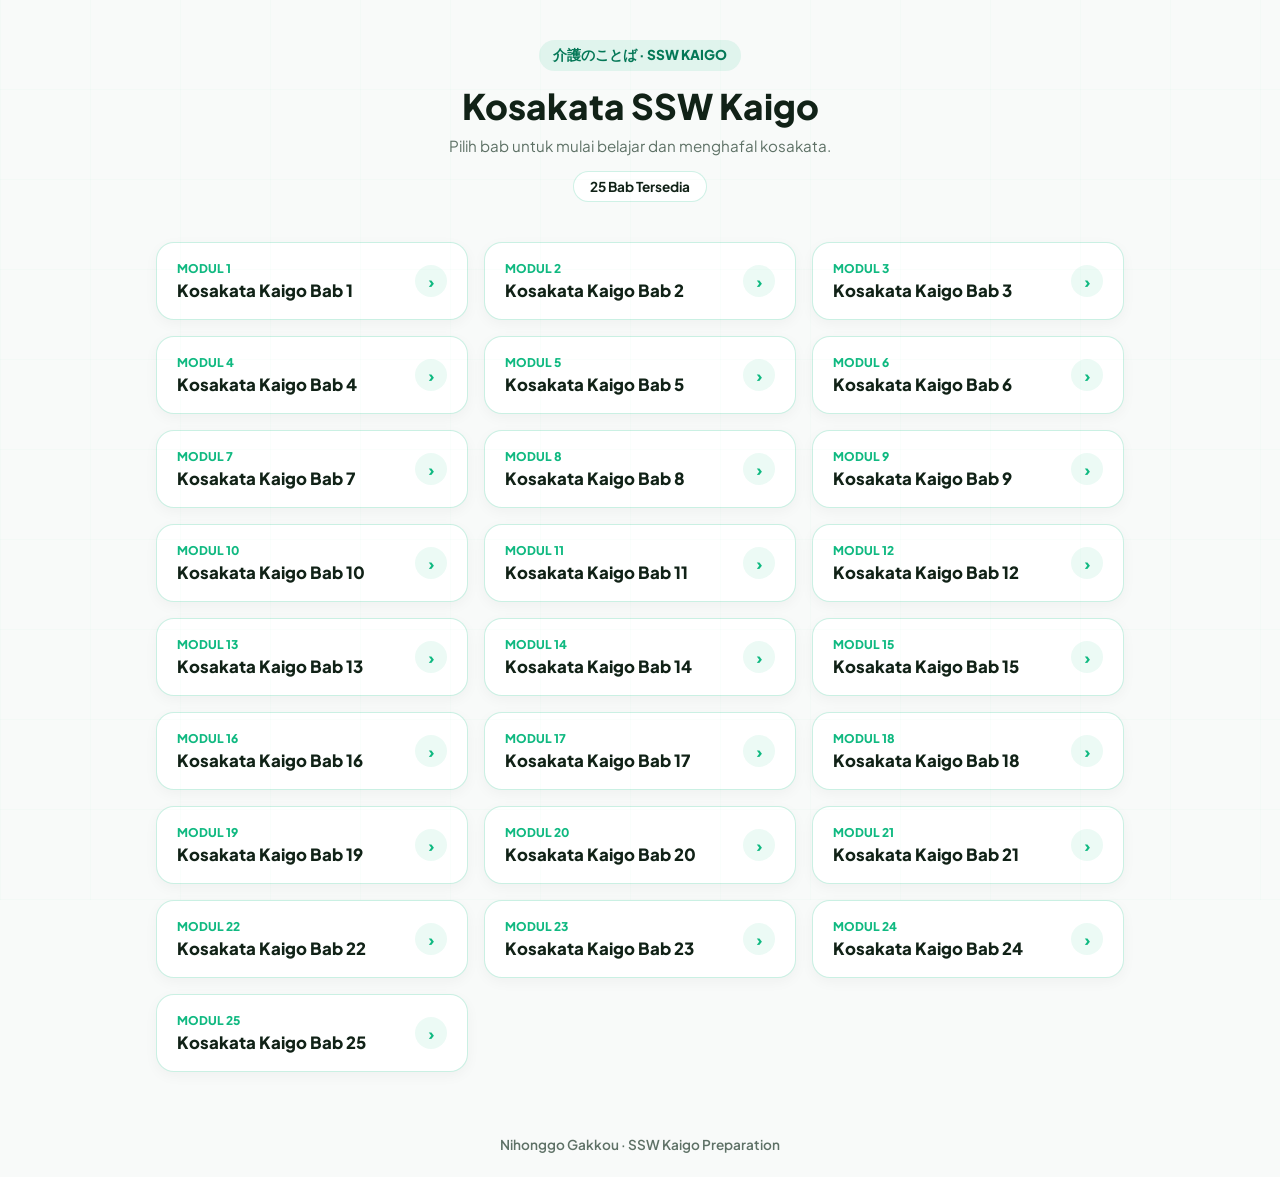
==== Tampilan 1/index.html @ 37ea9d0f "Frst Commit" ====
<!DOCTYPE html>
<html lang="id">
<head>
  <meta charset="UTF-8">
  <meta name="viewport" content="width=device-width, initial-scale=1.0, maximum-scale=1.0, user-scalable=no">
  <title>Kosakata SSW Kaigo — Nihonggo Gakkou</title>
  <link rel="preconnect" href="https://fonts.googleapis.com">
  <link rel="preconnect" href="https://fonts.gstatic.com" crossorigin>
  <link href="https://fonts.googleapis.com/css2?family=Plus+Jakarta+Sans:wght@500;600;700;800&family=Zen+Kaku+Gothic+New:wght@700;900&family=Zen+Maru+Gothic:wght@700;900&display=swap" rel="stylesheet">
  <link rel="stylesheet" href="style.css">
  <style>
    /* Styling List Pilihan Bab */
    .module-feed {
      display: grid;
      grid-template-columns: repeat(auto-fill, minmax(260px, 1fr));
      gap: 16px;
      width: 100%;
      max-width: 1000px;
      margin: 20px auto 40px;
      padding: 0 16px;
    }
    .module-card-btn {
      background: var(--surface, #ffffff);
      border: 1.5px solid var(--border, rgba(16, 185, 129, 0.22));
      border-radius: 18px;
      padding: 18px 20px;
      text-decoration: none;
      color: var(--ink, #112217);
      display: flex;
      align-items: center;
      justify-content: space-between;
      cursor: pointer;
      box-shadow: 0 4px 14px rgba(17, 34, 23, 0.04);
      transition: all 0.2s ease;
    }
    .module-card-btn:hover {
      border-color: var(--green-primary, #10B981);
      transform: translateY(-2px);
      box-shadow: 0 8px 20px rgba(16, 185, 129, 0.12);
    }
    .mod-badge {
      font-size: 0.75rem;
      font-weight: 800;
      color: var(--green-primary, #10B981);
      margin-bottom: 4px;
      display: block;
    }
    .mod-name {
      font-size: 1.05rem;
      font-weight: 800;
    }
    .mod-arrow {
      width: 32px;
      height: 32px;
      border-radius: 50%;
      background: rgba(16, 185, 129, 0.08);
      color: var(--green-primary, #10B981);
      display: flex;
      align-items: center;
      justify-content: center;
      font-weight: 800;
    }
  </style>
</head>
<body class="learning-body">
  <canvas id="mouseTrail"></canvas>

  <!-- ================= VIEW 1: PILIHAN BAB (MENU UTAMA) ================= -->
  <main class="page-container" id="view-menu">
    <header class="hero-section" style="text-align: center; padding: 40px 16px 20px;">
      <div class="hero-badge" style="display:inline-block; padding: 6px 14px; border-radius: 999px; background: rgba(16,185,129,0.1); color: #047857; font-weight: 800; font-size: 0.85rem; margin-bottom: 12px;">
        介護のことば · SSW KAIGO
      </div>
      <h1 class="hero-title" style="font-size: 2.2rem; font-weight: 900; margin-bottom: 8px;">Kosakata SSW Kaigo</h1>
      <p class="hero-subtitle" style="color: #5E7166; font-size: 0.95rem;">Pilih bab untuk mulai belajar dan menghafal kosakata.</p>
      
      <div class="stats-ribbon" style="display: flex; gap: 10px; justify-content: center; margin-top: 16px;">
        <div class="stat-pill" style="background:#fff; border:1px solid rgba(16,185,129,0.2); padding:6px 16px; border-radius:999px; font-weight:700; font-size:0.85rem;">
          <span class="stat-text">25 Bab Tersedia</span>
        </div>
      </div>
    </header>

    <!-- Grid 25 Bab Otomatis -->
    <section class="module-feed" id="moduleFeed"></section>

    <footer class="clean-footer" style="text-align: center; padding: 24px; color: #5E7166; font-size: 0.85rem; font-weight: 600;">
      <span>Nihonggo Gakkou · SSW Kaigo Preparation</span>
    </footer>
  </main>

  <!-- ================= VIEW 2: FLASHCARD, QUIZ & DOKKAI ================= -->
  <div class="app-layout" id="view-learning" hidden>
    
    <!-- Topbar -->
    <header class="fixed-topbar">
      <div class="topbar-capsule">
        <div class="topbar-left">
          <button id="btnBackToMenu" class="nav-back-circle" title="Kembali ke Menu Bab">←</button>
          <div class="logo">
            <span class="logo-word" id="headerBabTitle">Bab <b>1</b></span>
          </div>
        </div>
        <div class="topbar-center">
          <div class="search-box">
            <span class="search-icon">🔍</span>
            <input type="text" id="searchInput" class="search-input" placeholder="Cari kosakata...">
            <button id="btnClearSearch" class="btn-clear-search" hidden>✕</button>
          </div>
        </div>
        <div class="topbar-right">
          <button id="btnAudioToggle" class="audio-toggle-btn" title="Suara">
            <span class="icon-unmuted">🔊</span>
            <span class="icon-muted" style="display:none;">🔇</span>
          </button>
        </div>
      </div>
    </header>

    <!-- Main Stage -->
    <main class="main-stage">
      <div id="dataNotice" class="data-notice" hidden></div>

      <!-- Mode 1: Flashcard / Carousel -->
      <section id="mode-carousel" class="study-view">
        <div class="card-controls-toolbar">
          <div class="toggle-pill-wrapper">
            <button id="btnModeKanjiFront" class="mode-toggle-btn active">
              <span class="toggle-icon">日</span> Kanji Depan
            </button>
            <button id="btnModeArtiFront" class="mode-toggle-btn">
              <span class="toggle-icon">ID</span> Arti Depan
            </button>
          </div>
          <div class="card-size-selector">
            <span class="size-label">Ukuran:</span>
            <div class="size-btn-group">
              <button class="btn-size" data-size="compact">S</button>
              <button class="btn-size active" data-size="normal">M</button>
              <button class="btn-size" data-size="large">L</button>
            </div>
          </div>
        </div>

        <div id="flashcardStage" class="flashcard-horizontal-stage size-normal">
          <button id="btnCarouselPrev" class="nav-arrow-btn desktop-arrow">‹</button>
          <div class="carousel-container" id="carouselContainer"></div>
          <button id="btnCarouselNext" class="nav-arrow-btn desktop-arrow">›</button>
        </div>

        <div class="flashcard-bottom-nav">
          <button id="btnMobileCarouselPrev" class="nav-arrow-btn mobile-arrow">‹</button>
          <div class="carousel-counter" id="carouselCounter">0 / 0</div>
          <button id="btnMobileCarouselNext" class="nav-arrow-btn mobile-arrow">›</button>
        </div>
      </section>

      <!-- Mode 2 & 3: Header Quiz -->
      <div id="quiz-global-header" class="quiz-status-bar" hidden>
        <div class="quiz-info-row">
          <span class="quiz-title-tag" id="quizTitle">Pilihan Ganda</span>
          <div class="quiz-meta-group">
            <span class="meta-pill" id="quizCounter">Soal 1 / 10</span>
            <span class="meta-pill" id="quizScore">Benar 0</span>
          </div>
        </div>
        <div class="quiz-progress-track">
          <div class="quiz-progress-fill" id="quizProgressFill"></div>
        </div>
      </div>

      <!-- Pilihan Ganda -->
      <section id="mode-mc" class="study-view mc-view-container" hidden>
        <div class="mc-vertical-flow">
          <div class="vocab-main-card">
            <div class="font-zoom-controls">
              <button id="btnZoomOut" class="btn-zoom">−</button>
              <button id="btnZoomIn" class="btn-zoom">+</button>
            </div>
            <div class="vocab-display-wrap">
              <div class="vocab-text japanese-font" id="mcQuestionText">-</div>
              <div class="vocab-sub-furigana japanese-font" id="mcQuestionSub"></div>
            </div>
          </div>
          <div class="mc-options-card">
            <div class="options-vertical-list" id="mcOptions"></div>
            <div id="mcFeedback" class="feedback-text"></div>
            <button id="btnMcNext" class="btn-action-primary" disabled>Lanjut</button>
          </div>
        </div>
      </section>

      <!-- Mengetik -->
      <section id="mode-typing" class="study-view typing-view-container" hidden>
        <div class="typing-centered-card">
          <div class="typing-vocab-box">
            <div class="vocab-text japanese-font" id="typingQuestionText">-</div>
            <div class="vocab-sub-furigana japanese-font" id="typingQuestionSub"></div>
          </div>
          <div class="typing-form-wrap">
            <input type="text" id="typingInput" class="input-typing-field" placeholder="Ketik arti bahasa Indonesia..." autocomplete="off">
            <button id="btnTypingCheck" class="btn-action-primary btn-check">Cek</button>
          </div>
          <div id="typingFeedback" class="feedback-text"></div>
          <button id="btnTypingNext" class="btn-action-primary btn-next-typing" disabled>Lanjut</button>
        </div>
      </section>

      <!-- Mode 4: Dokkai Panjang SSW Kaigo (Zoom + Pan / Drag Geser Kanan-Kiri) -->
      <section id="mode-dokkai" class="study-view dokkai-view-container" hidden>
        <div class="dokkai-card">
          <div class="dokkai-header">
            <div class="dokkai-meta">
              <span class="dokkai-badge">介護記録 · 読解練習</span>
              <h2 class="dokkai-title" id="dokkaiTitle">読解練習</h2>
            </div>
            
            <div class="dokkai-toolbar">
              <span class="dokkai-hint-badge">Garis Bawah Hijau = Tanpa Furigana</span>
              <div class="dokkai-zoom-group">
                <button id="btnDokkaiZoomOut" class="btn-zoom" title="Perkecil">−</button>
                <span id="dokkaiZoomLevel" class="dokkai-zoom-level">100%</span>
                <button id="btnDokkaiZoomIn" class="btn-zoom" title="Perbesar">+</button>
                <button id="btnDokkaiZoomReset" class="btn-zoom-reset" title="Kembalikan Normal">Reset</button>
              </div>
            </div>
          </div>

          <!-- Viewport yang dapat digeser saat dizoom -->
          <div class="dokkai-viewport" id="dokkaiViewport">
            <div class="dokkai-canvas" id="dokkaiCanvas">
              <article class="dokkai-article japanese-font" id="dokkaiContent"></article>
            </div>
          </div>

          <div class="dokkai-scroll-hint">
            <span>💡 Klik &amp; geser (drag) ke kanan/kiri/atas/bawah untuk menjelajahi teks saat diperbesar.</span>
          </div>
        </div>
      </section>

      <!-- Hasil Kuis -->
      <section id="mode-result" class="study-view" hidden>
        <div class="result-box">
          <div class="result-ring" id="resultRing">
            <span id="resultPct">0%</span>
          </div>
          <h2 class="result-title">Selesai!</h2>
          <p class="result-score" id="resultScore">Skor: 0 / 0</p>
          <div class="result-actions">
            <button id="btnRetryQuiz" class="btn-action-primary">Ulangi</button>
            <button id="btnResultCards" class="btn-action-secondary">Kembali ke Kartu</button>
          </div>
        </div>
      </section>
    </main>

    <!-- Bottom Dock Bar -->
    <nav class="bottom-dock">
      <div class="bottom-capsule-nav">
        <button class="dock-item active" data-mode="carousel">
          <span>🃏</span> <span class="dock-label">Flashcard</span>
        </button>
        <button class="dock-item" data-mode="mc">
          <span>📝</span> <span class="dock-label">Pilihan Ganda</span>
        </button>
        <button class="dock-item" data-mode="typing">
          <span>⌨️</span> <span class="dock-label">Mengetik</span>
        </button>
        <button class="dock-item" data-mode="dokkai">
          <span>📖</span> <span class="dock-label">Dokkai</span>
        </button>
      </div>
    </nav>

  </div>

  <script src="script.js"></script>
</body>
</html>
---- Tampilan 1/style.css ----
/* =========================================================
   NAKAMA GAKKOU — SSW KAIGO VOCABULARY ENGINE (CSS UPGRADED)
   ========================================================= */

:root {
  --bg: #F8FAF9;
  --surface: #FFFFFF;
  --ink: #112217;
  --dim: #5E7166;
  --green-primary: #10B981;
  --green-dark: #047857;
  --green-light: #34D399;
  --green-glow: rgba(16, 185, 129, 0.18);
  --border: rgba(16, 185, 129, 0.22);
  --border-light: rgba(16, 185, 129, 0.12);

  --topbar-bg: rgba(255, 255, 255, 0.94);
  --element-bg: rgba(16, 185, 129, 0.08);

  --shadow-clean: 0 10px 30px rgba(17, 34, 23, 0.05);

  --c-correct: #10B981;
  --c-wrong: #EF4444;

  --ease: cubic-bezier(0.2, 0.8, 0.2, 1);
}

*, *::before, *::after {
  box-sizing: border-box;
  margin: 0;
  padding: 0;
  -webkit-tap-highlight-color: transparent;
}

[hidden] {
  display: none !important;
}

html, body {
  height: 100%;
}

body.learning-body {
  font-family: 'Plus Jakarta Sans', system-ui, -apple-system, sans-serif;
  background-color: var(--bg);
  color: var(--ink);
  min-height: 100vh;
  overflow-x: hidden;
  -webkit-font-smoothing: antialiased;
  -moz-osx-font-smoothing: grayscale;
  position: relative;
}

body.learning-body::before {
  content: "";
  position: fixed;
  inset: 0;
  z-index: 0;
  pointer-events: none;
  opacity: 0.12;
  background: 
    repeating-linear-gradient(90deg, rgba(16, 185, 129, 0.18) 0 1px, transparent 1px 90px),
    repeating-linear-gradient(0deg, rgba(16, 185, 129, 0.18) 0 1px, transparent 1px 90px);
}

.japanese-font {
  font-family: 'Zen Kaku Gothic New', sans-serif !important;
}

#mouseTrail {
  position: fixed;
  inset: 0;
  z-index: 9999;
  pointer-events: none;
}

.app-layout {
  position: relative;
  z-index: 10;
  min-height: 100vh;
  min-height: 100dvh;
  display: flex;
  flex-direction: column;
  justify-content: space-between;
  padding: 16px 20px;
  max-width: 1400px;
  margin: 0 auto;
}

/* ==================== 1. TOP NAVBAR ==================== */
.fixed-topbar {
  width: 100%;
  z-index: 60;
  flex-shrink: 0;
}

.topbar-capsule {
  width: 100%;
  padding: 8px 18px;
  display: flex;
  align-items: center;
  justify-content: space-between;
  gap: 16px;
  border-radius: 999px;
  background: var(--topbar-bg);
  border: 1.5px solid var(--border);
  backdrop-filter: blur(20px);
  -webkit-backdrop-filter: blur(20px);
  box-shadow: var(--shadow-clean);
}

.topbar-left {
  display: flex;
  align-items: center;
  gap: 12px;
  flex-shrink: 0;
}

.nav-back-circle {
  width: 40px;
  height: 40px;
  border-radius: 50%;
  display: flex;
  align-items: center;
  justify-content: center;
  color: var(--ink);
  background: var(--surface);
  border: 1.5px solid var(--border);
  cursor: pointer;
  transition: all 0.25s var(--ease);
}

.nav-back-circle:hover {
  background: var(--green-primary);
  color: #fff;
  border-color: var(--green-primary);
  transform: translateX(-2px);
}

.logo {
  text-decoration: none;
  color: var(--ink);
}

.logo-word {
  font-size: 1.3rem;
  font-weight: 900;
  letter-spacing: -0.02em;
}

.logo-word b {
  color: var(--green-primary);
}

.topbar-center {
  flex: 1;
  max-width: 480px;
  margin: 0 10px;
}

.search-box {
  position: relative;
  display: flex;
  align-items: center;
  width: 100%;
}

.search-icon {
  position: absolute;
  left: 15px;
  color: var(--green-primary);
  pointer-events: none;
}

.search-input {
  width: 100%;
  padding: 10px 38px 10px 42px;
  border-radius: 999px;
  border: 1.5px solid var(--border);
  background: var(--surface);
  font-family: inherit;
  font-size: 0.92rem;
  font-weight: 600;
  color: var(--ink);
  outline: none;
  transition: all 0.25s var(--ease);
}

.search-input:focus {
  border-color: var(--green-primary);
  box-shadow: 0 0 0 3px var(--green-glow);
}

.btn-clear-search {
  position: absolute;
  right: 12px;
  background: var(--element-bg);
  color: var(--green-primary);
  border: none;
  border-radius: 50%;
  width: 22px;
  height: 22px;
  display: flex;
  align-items: center;
  justify-content: center;
  cursor: pointer;
}

.topbar-right {
  display: flex;
  align-items: center;
  gap: 10px;
  flex-shrink: 0;
}

.audio-toggle-btn {
  width: 40px;
  height: 40px;
  border-radius: 50%;
  display: flex;
  align-items: center;
  justify-content: center;
  color: var(--ink);
  background: var(--surface);
  border: 1.5px solid var(--border);
  cursor: pointer;
  transition: all 0.25s var(--ease);
}

.audio-toggle-btn:hover {
  border-color: var(--green-primary);
  color: var(--green-primary);
}

/* ==================== 2. MAIN STAGE ==================== */
.main-stage {
  flex: 1;
  display: flex;
  flex-direction: column;
  justify-content: center;
  align-items: center;
  position: relative;
  width: 100%;
  padding: 10px 0;
}

.study-view {
  flex: 1;
  display: flex;
  flex-direction: column;
  align-items: center;
  justify-content: center;
  width: 100%;
  margin: auto;
}

.data-notice {
  position: absolute;
  top: 2px;
  left: 50%;
  transform: translateX(-50%);
  padding: 6px 20px;
  border-radius: 999px;
  background: #FEF2F2;
  border: 1.5px solid #F87171;
  color: #B91C1C;
  font-size: 0.85rem;
  font-weight: 700;
  z-index: 50;
}

/* ==================== 3. TOOLBAR FLASHCARD ==================== */
.card-controls-toolbar {
  display: flex;
  flex-wrap: wrap;
  align-items: center;
  justify-content: center;
  gap: 12px;
  margin-bottom: 12px;
  width: 100%;
}

.toggle-pill-wrapper {
  background: var(--surface);
  border: 1.5px solid var(--border);
  padding: 3px;
  border-radius: 999px;
  display: inline-flex;
  gap: 4px;
  box-shadow: 0 4px 12px rgba(17, 34, 23, 0.04);
}

.mode-toggle-btn {
  display: inline-flex;
  align-items: center;
  gap: 6px;
  padding: 6px 14px;
  border-radius: 999px;
  background: transparent;
  border: none;
  color: var(--dim);
  font-family: inherit;
  font-size: 0.85rem;
  font-weight: 700;
  cursor: pointer;
  transition: all 0.22s var(--ease);
}

.mode-toggle-btn .toggle-icon {
  font-size: 0.72rem;
  font-weight: 900;
  padding: 2px 5px;
  border-radius: 6px;
  background: var(--element-bg);
  color: var(--green-primary);
}

.mode-toggle-btn.active {
  background: var(--green-primary);
  color: #FFFFFF;
  box-shadow: 0 2px 8px var(--green-glow);
}

.mode-toggle-btn.active .toggle-icon {
  background: rgba(255, 255, 255, 0.24);
  color: #FFFFFF;
}

.card-size-selector {
  display: inline-flex;
  align-items: center;
  gap: 6px;
  background: var(--surface);
  border: 1.5px solid var(--border);
  padding: 3px 10px;
  border-radius: 999px;
  box-shadow: 0 4px 12px rgba(17, 34, 23, 0.04);
}

.size-label {
  font-size: 0.8rem;
  font-weight: 700;
  color: var(--dim);
}

.size-btn-group {
  display: inline-flex;
  gap: 3px;
}

.btn-size {
  width: 26px;
  height: 26px;
  border-radius: 50%;
  border: none;
  background: transparent;
  color: var(--dim);
  font-size: 0.78rem;
  font-weight: 800;
  cursor: pointer;
  transition: 0.2s;
}

.btn-size:hover {
  color: var(--green-primary);
}

.btn-size.active {
  background: var(--green-primary);
  color: #FFFFFF;
}

/* ==================== 4. FLASHCARD STAGE & UKURAN DINAMIS ==================== */
.flashcard-horizontal-stage {
  width: 100%;
  display: flex;
  align-items: center;
  justify-content: center;
  gap: 20px;
  transition: max-width 0.3s ease;
}

.flashcard-horizontal-stage.size-compact { max-width: 600px; }
.flashcard-horizontal-stage.size-compact .carousel-container { height: 320px; }

.flashcard-horizontal-stage.size-normal { max-width: 820px; }
.flashcard-horizontal-stage.size-normal .carousel-container { height: 400px; }

.flashcard-horizontal-stage.size-large { max-width: 980px; }
.flashcard-horizontal-stage.size-large .carousel-container { height: 480px; }

.carousel-container {
  position: relative;
  width: 100%;
  perspective: 1200px;
  transition: height 0.3s ease;
}

.chapter-flashcard {
  position: absolute;
  inset: 0;
  cursor: pointer;
  user-select: none;
  transform-style: preserve-3d;
  transition: transform 0.4s var(--ease), opacity 0.3s ease;
}

.carousel-card-inner {
  position: relative;
  width: 100%;
  height: 100%;
  transform-style: preserve-3d;
  transition: transform 0.5s var(--ease);
}

.chapter-flashcard.is-flipped .carousel-card-inner {
  transform: rotateY(180deg);
}

.carousel-face {
  position: absolute;
  inset: 0;
  backface-visibility: hidden;
  -webkit-backface-visibility: hidden;
  background: #FFFFFF;
  border-radius: 28px;
  border: 2px solid var(--border);
  box-shadow: var(--shadow-clean);
  display: flex;
  flex-direction: column;
  align-items: center;
  justify-content: center;
  padding: 2rem;
  text-align: center;
  transition: border-color 0.25s ease;
}

.chapter-flashcard:hover .carousel-face {
  border-color: var(--green-primary);
}

.carousel-face.back {
  transform: rotateY(180deg);
  border-color: var(--green-primary);
}

.c-tag {
  font-size: 0.8rem;
  font-weight: 800;
  letter-spacing: 2px;
  color: var(--dim);
  margin-bottom: 10px;
  text-transform: uppercase;
}

.c-kanji {
  font-size: clamp(2.4rem, 6vw, 4.4rem);
  font-weight: 900;
  color: var(--ink);
  line-height: 1.15;
  word-break: break-word;
}

.c-arti {
  font-size: clamp(2rem, 4.5vw, 3.4rem);
  font-weight: 900;
  color: var(--ink);
  line-height: 1.2;
}

.c-tap-hint {
  font-size: 0.8rem;
  font-weight: 700;
  color: var(--dim);
  margin-top: 14px;
  opacity: 0.65;
}

.c-back-body {
  display: flex;
  flex-direction: column;
  align-items: center;
  justify-content: center;
  gap: 8px;
}

.c-furigana-sub {
  font-size: clamp(1.8rem, 4.5vw, 3rem);
  font-weight: 900;
  color: var(--green-primary);
  line-height: 1.2;
}

.c-arti-sub {
  font-size: clamp(1.5rem, 3.5vw, 2.3rem);
  font-weight: 800;
  color: var(--ink);
  line-height: 1.25;
}

.c-kanji-sub {
  font-size: clamp(2.2rem, 5vw, 3.6rem);
  font-weight: 900;
  color: var(--ink);
  line-height: 1.15;
}

.chapter-flashcard.center {
  opacity: 1;
  pointer-events: auto;
  visibility: visible;
}

.chapter-flashcard.hidden {
  opacity: 0;
  pointer-events: none;
  visibility: hidden;
}

.nav-arrow-btn {
  width: 52px;
  height: 52px;
  border-radius: 50%;
  background: var(--surface);
  border: 1.5px solid var(--border);
  color: var(--ink);
  display: flex;
  align-items: center;
  justify-content: center;
  cursor: pointer;
  flex-shrink: 0;
  transition: all 0.25s var(--ease);
  box-shadow: var(--shadow-clean);
}

.nav-arrow-btn:hover {
  background: var(--green-primary);
  color: #fff;
  border-color: var(--green-primary);
  transform: scale(1.06);
}

.flashcard-bottom-nav {
  display: flex;
  align-items: center;
  justify-content: center;
  gap: 16px;
  margin-top: 14px;
}

.carousel-counter {
  font-size: 0.95rem;
  font-weight: 800;
  color: var(--green-primary);
  background: var(--surface);
  padding: 6px 18px;
  border-radius: 999px;
  border: 1.5px solid var(--border);
}

.mobile-arrow {
  display: none;
}

/* ==================== 5. QUIZ STATUS BAR ==================== */
.quiz-status-bar {
  width: 100%;
  max-width: 900px;
  margin: 0 auto 12px;
}

.quiz-info-row {
  display: flex;
  align-items: center;
  justify-content: space-between;
  margin-bottom: 6px;
}

.quiz-title-tag {
  font-size: 1.05rem;
  font-weight: 800;
  color: var(--ink);
}

.quiz-meta-group {
  display: flex;
  gap: 8px;
}

.meta-pill {
  font-size: 0.82rem;
  font-weight: 800;
  color: var(--green-dark);
  background: var(--surface);
  padding: 4px 12px;
  border-radius: 999px;
  border: 1.5px solid var(--border);
}

.quiz-progress-track {
  height: 6px;
  background: rgba(16, 185, 129, 0.12);
  border-radius: 999px;
  overflow: hidden;
}

.quiz-progress-fill {
  height: 100%;
  background: var(--green-primary);
  width: 0%;
  transition: width 0.3s var(--ease);
}

/* ==================== 6. PILIHAN GANDA ==================== */
.mc-view-container {
  width: 100%;
  max-width: 860px;
  margin: auto;
}

.mc-vertical-flow {
  width: 100%;
  display: flex;
  flex-direction: column;
  gap: 16px;
  align-items: stretch;
}

.vocab-main-card {
  position: relative;
  background: #FFFFFF;
  border: 2px solid var(--border);
  border-radius: 24px;
  box-shadow: var(--shadow-clean);
  padding: 1.8rem 1.4rem;
  display: flex;
  flex-direction: column;
  align-items: center;
  justify-content: center;
  min-height: 160px;
}

.font-zoom-controls {
  position: absolute;
  top: 12px;
  right: 12px;
  display: flex;
  gap: 6px;
}

.btn-zoom {
  width: 32px;
  height: 32px;
  border-radius: 50%;
  background: var(--element-bg);
  border: 1.5px solid var(--border);
  color: var(--green-dark);
  font-size: 1.2rem;
  font-weight: 800;
  display: flex;
  align-items: center;
  justify-content: center;
  cursor: pointer;
  transition: 0.2s;
}

.btn-zoom:hover {
  background: var(--green-primary);
  color: #fff;
}

.vocab-display-wrap {
  text-align: center;
  display: flex;
  flex-direction: column;
  align-items: center;
  gap: 4px;
}

.vocab-text {
  font-size: var(--vocab-font-size, 3.4rem);
  font-weight: 900;
  color: var(--ink);
  line-height: 1.15;
}

.vocab-sub-furigana {
  font-size: 1.5rem;
  font-weight: 700;
  color: var(--green-primary);
}

.mc-options-card {
  background: #FFFFFF;
  border: 2px solid var(--border);
  border-radius: 24px;
  box-shadow: var(--shadow-clean);
  padding: 1.6rem 1.4rem;
  display: flex;
  flex-direction: column;
  gap: 12px;
}

.options-vertical-list {
  display: flex;
  flex-direction: column;
  gap: 10px;
  width: 100%;
}

.btn-mc-option {
  position: relative;
  background: #FFFFFF;
  border: 1.5px solid var(--border);
  border-radius: 14px;
  padding: 12px 16px;
  font-family: inherit;
  font-size: 1.05rem;
  font-weight: 700;
  color: var(--ink);
  display: flex;
  align-items: center;
  gap: 12px;
  cursor: pointer;
  text-align: left;
  transition: all 0.2s var(--ease);
}

.btn-mc-option::before {
  content: attr(data-key);
  width: 30px;
  height: 30px;
  border-radius: 50%;
  background: var(--element-bg);
  color: var(--green-primary);
  display: flex;
  align-items: center;
  justify-content: center;
  font-weight: 900;
  font-size: 0.88rem;
  flex-shrink: 0;
}

.btn-mc-option:hover:not(:disabled) {
  border-color: var(--green-primary);
  background: #F9FCFA;
}

.btn-mc-option.correct {
  background: #ECFDF5;
  border-color: var(--green-primary);
  color: var(--green-dark);
}
.btn-mc-option.correct::before { background: var(--green-primary); color: #fff; }

.btn-mc-option.wrong {
  background: #FEF2F2;
  border-color: #EF4444;
  color: #B91C1C;
}
.btn-mc-option.wrong::before { background: #EF4444; color: #fff; }

.btn-mc-option:disabled { cursor: default; }
.btn-mc-option:disabled:not(.correct):not(.wrong) { opacity: 0.45; }

/* ==================== 7. MENGETIK ==================== */
.typing-view-container {
  width: 100%;
  max-width: 680px;
  margin: auto;
  display: flex;
  align-items: center;
  justify-content: center;
}

.typing-centered-card {
  width: 100%;
  background: #FFFFFF;
  border: 2px solid var(--border);
  border-radius: 28px;
  box-shadow: var(--shadow-clean);
  padding: 2.4rem 2rem;
  display: flex;
  flex-direction: column;
  align-items: center;
  text-align: center;
}

.typing-vocab-box {
  margin-bottom: 20px;
  display: flex;
  flex-direction: column;
  gap: 4px;
}

.typing-form-wrap {
  width: 100%;
  display: flex;
  gap: 10px;
  margin-bottom: 12px;
}

.input-typing-field {
  flex: 1;
  padding: 13px 20px;
  border-radius: 999px;
  border: 2px solid var(--border);
  background: #FFFFFF;
  font-family: inherit;
  font-size: 1.05rem;
  font-weight: 700;
  color: var(--ink);
  outline: none;
  transition: all 0.25s;
}

.input-typing-field:focus {
  border-color: var(--green-primary);
  box-shadow: 0 0 0 3px var(--green-glow);
}

.input-typing-field.correct { border-color: var(--green-primary); background: #ECFDF5; }
.input-typing-field.wrong { border-color: #EF4444; background: #FEF2F2; }

.btn-check {
  padding: 0 24px;
  font-size: 0.95rem;
  flex-shrink: 0;
}

.btn-next-typing {
  width: 100%;
  margin-top: 6px;
}

.feedback-text {
  min-height: 24px;
  font-size: 1rem;
  font-weight: 800;
  text-align: center;
  margin: 4px 0;
}
.feedback-text.correct { color: var(--green-dark); }
.feedback-text.wrong { color: #B91C1C; }

.btn-action-primary {
  background: var(--green-primary);
  color: #FFFFFF;
  border: none;
  padding: 12px 28px;
  border-radius: 999px;
  font-family: inherit;
  font-size: 0.98rem;
  font-weight: 800;
  cursor: pointer;
  transition: all 0.22s var(--ease);
}

.btn-action-primary:hover:not(:disabled) {
  background: var(--green-dark);
  box-shadow: 0 6px 18px var(--green-glow);
}

.btn-action-primary:disabled {
  opacity: 0.4;
  cursor: not-allowed;
}

.btn-action-secondary {
  background: #FFFFFF;
  color: var(--ink);
  border: 1.5px solid var(--border);
  padding: 12px 26px;
  border-radius: 999px;
  font-family: inherit;
  font-size: 0.98rem;
  font-weight: 700;
  cursor: pointer;
  transition: all 0.22s var(--ease);
}
.btn-action-secondary:hover { border-color: var(--green-primary); }

/* Hasil Kuis */
.result-box {
  background: #FFFFFF;
  border: 2px solid var(--border);
  border-radius: 28px;
  box-shadow: var(--shadow-clean);
  padding: 2.2rem;
  text-align: center;
  max-width: 420px;
  width: 100%;
  margin: auto;
}

.result-ring {
  width: 110px;
  height: 110px;
  margin: 0 auto 1rem;
  border-radius: 50%;
  display: grid;
  place-items: center;
  background: conic-gradient(var(--green-primary) calc(var(--pct, 0) * 1%), var(--element-bg) 0);
}

.result-ring span {
  width: 88px;
  height: 88px;
  border-radius: 50%;
  display: grid;
  place-items: center;
  background: var(--surface);
  color: var(--green-primary);
  font-size: 1.65rem;
  font-weight: 900;
}

.result-title {
  font-size: 1.5rem;
  font-weight: 900;
  margin-bottom: 4px;
}

.result-score {
  font-size: 1.1rem;
  font-weight: 800;
  color: var(--green-primary);
  margin-bottom: 18px;
}

.result-actions {
  display: flex;
  justify-content: center;
  gap: 10px;
}

/* ==================== 8. BOTTOM DOCK NAVIGATION ==================== */
.bottom-dock {
  display: flex;
  justify-content: center;
  padding-top: 6px;
  flex-shrink: 0;
}

.bottom-capsule-nav {
  background: #FFFFFF;
  border: 1.5px solid var(--border);
  border-radius: 999px;
  padding: 5px 8px;
  display: flex;
  align-items: center;
  gap: 6px;
  box-shadow: var(--shadow-clean);
}

.dock-item {
  display: inline-flex;
  align-items: center;
  gap: 8px;
  padding: 8px 20px;
  border-radius: 999px;
  background: transparent;
  border: none;
  color: var(--dim);
  font-family: inherit;
  font-weight: 700;
  font-size: 0.92rem;
  cursor: pointer;
  transition: all 0.22s var(--ease);
}

.dock-item:hover {
  color: var(--green-primary);
  background: var(--element-bg);
}

.dock-item.active {
  background: var(--green-primary);
  color: #FFFFFF;
}

/* ==================== 9. FITUR DOKKAI PAN / DRAG SCROLL ==================== */
.dokkai-view-container {
  width: 100%;
  max-width: 920px;
  margin: auto;
  padding: 10px 0;
}

.dokkai-card {
  width: 100%;
  background: var(--surface);
  border: 2px solid var(--border);
  border-radius: 24px;
  box-shadow: var(--shadow-clean);
  padding: 1.8rem 2rem;
  display: flex;
  flex-direction: column;
  gap: 16px;
}

.dokkai-header {
  display: flex;
  justify-content: space-between;
  align-items: center;
  flex-wrap: wrap;
  gap: 12px;
  border-bottom: 1.5px solid var(--border-light);
  padding-bottom: 14px;
}

.dokkai-badge {
  font-size: 0.78rem;
  font-weight: 800;
  color: var(--green-dark);
  background: var(--element-bg);
  padding: 4px 12px;
  border-radius: 999px;
  display: inline-block;
  margin-bottom: 4px;
}

.dokkai-title {
  font-size: 1.3rem;
  font-weight: 900;
  color: var(--ink);
}

.dokkai-toolbar {
  display: flex;
  align-items: center;
  gap: 10px;
  flex-wrap: wrap;
}

.dokkai-hint-badge {
  font-size: 0.78rem;
  font-weight: 700;
  color: var(--green-dark);
  background: rgba(16, 185, 129, 0.12);
  border: 1px solid var(--border);
  padding: 4px 12px;
  border-radius: 999px;
}

.dokkai-zoom-group {
  display: inline-flex;
  align-items: center;
  gap: 6px;
  background: var(--bg);
  padding: 3px 6px;
  border-radius: 999px;
  border: 1.5px solid var(--border);
}

.dokkai-zoom-level {
  font-size: 0.8rem;
  font-weight: 800;
  color: var(--ink);
  min-width: 44px;
  text-align: center;
}

.btn-zoom-reset {
  background: transparent;
  border: none;
  font-family: inherit;
  font-size: 0.75rem;
  font-weight: 800;
  color: var(--dim);
  cursor: pointer;
  padding: 4px 8px;
  border-radius: 999px;
  transition: 0.2s;
}

.btn-zoom-reset:hover {
  color: var(--green-primary);
  background: var(--element-bg);
}

/* Viewport yang dapat digeser (Pan / Drag to Scroll) */
.dokkai-viewport {
  position: relative;
  width: 100%;
  max-height: 480px;
  min-height: 300px;
  border-radius: 18px;
  border: 1.5px solid var(--border-light);
  background: #FCFDFC;
  overflow: hidden;
  cursor: grab;
  user-select: none;
}

.dokkai-viewport.is-dragging {
  cursor: grabbing !important;
}

.dokkai-canvas {
  position: relative;
  width: 100%;
  transform-origin: 0 0;
  will-change: transform;
  transition: transform 0.08s ease-out;
  padding: 24px 28px;
}

.dokkai-article {
  font-size: 1.25rem;
  line-height: 2.5;
  color: var(--ink);
  letter-spacing: 0.04em;
  text-align: justify;
  word-break: break-word;
}

.dokkai-article ruby rt {
  font-size: 0.58em;
  color: var(--dim);
  font-weight: 600;
}

/* =========================================================
   PENANDA HIJAU: HANYA GARIS BAWAH (UNDERLINE) TEBAL
   ========================================================= */
.kaigo-target-kw {
  position: relative;
  background: transparent !important;
  color: var(--ink);
  font-weight: 900;
  padding: 0 2px 2px 2px;
  margin: 0 2px;
  text-decoration: underline 3px var(--green-primary);
  text-underline-offset: 5px;
  cursor: pointer;
  transition: all 0.2s ease;
  display: inline-block;
}

.kaigo-target-kw:hover {
  color: var(--green-dark);
  text-decoration-color: var(--green-dark);
  text-decoration-thickness: 4px;
}

.dokkai-scroll-hint {
  font-size: 0.8rem;
  font-weight: 600;
  color: var(--dim);
  display: flex;
  align-items: center;
  justify-content: space-between;
}

/* ==================== 10. RESPONSIVE PONSEL ==================== */
@media (max-width: 768px) {
  .app-layout {
    padding: 10px 12px 14px 12px;
    height: auto;
    min-height: 100dvh;
  }

  .topbar-capsule {
    padding: 6px 14px;
    gap: 10px;
  }

  .topbar-center {
    margin: 0;
  }

  .search-input {
    padding: 8px 32px 8px 36px;
    font-size: 0.85rem;
  }

  .desktop-arrow {
    display: none !important;
  }

  .mobile-arrow {
    display: inline-flex !important;
    width: 44px;
    height: 44px;
  }

  .flashcard-horizontal-stage {
    max-width: 100% !important;
    gap: 0;
  }

  .flashcard-horizontal-stage.size-compact .carousel-container { height: 290px; }
  .flashcard-horizontal-stage.size-normal .carousel-container { height: 350px; }
  .flashcard-horizontal-stage.size-large .carousel-container { height: 410px; }

  .carousel-face {
    padding: 1.5rem 1rem;
    border-radius: 22px;
  }

  .c-kanji {
    font-size: clamp(2rem, 8vw, 3.2rem);
  }

  .c-arti {
    font-size: clamp(1.6rem, 6.5vw, 2.5rem);
  }

  .mc-vertical-flow {
    gap: 12px;
  }

  .vocab-main-card {
    min-height: 140px;
    padding: 1.2rem 1rem;
    border-radius: 20px;
  }

  .vocab-text {
    font-size: calc(var(--vocab-font-size, 3.4rem) * 0.7);
  }

  .vocab-sub-furigana {
    font-size: 1.2rem;
  }

  .mc-options-card {
    padding: 1.2rem 1rem;
    border-radius: 20px;
  }

  .btn-mc-option {
    padding: 10px 14px;
    font-size: 0.95rem;
  }

  .typing-centered-card {
    padding: 1.8rem 1.2rem;
    border-radius: 22px;
  }

  .typing-form-wrap {
    flex-direction: column;
  }

  .btn-check {
    width: 100%;
    padding: 12px;
  }

  .card-controls-toolbar {
    gap: 8px;
  }

  .mode-toggle-btn {
    padding: 5px 10px;
    font-size: 0.8rem;
  }

  .dock-label {
    display: none;
  }

  .dock-item {
    padding: 8px 16px;
    border-radius: 50%;
  }

  .dokkai-card {
    padding: 1.2rem 1rem;
    border-radius: 20px;
  }

  .dokkai-viewport {
    max-height: 380px;
  }

  .dokkai-article {
    font-size: 1.05rem;
    line-height: 2.2;
  }

  .dokkai-canvas {
    padding: 16px 14px;
  }
}
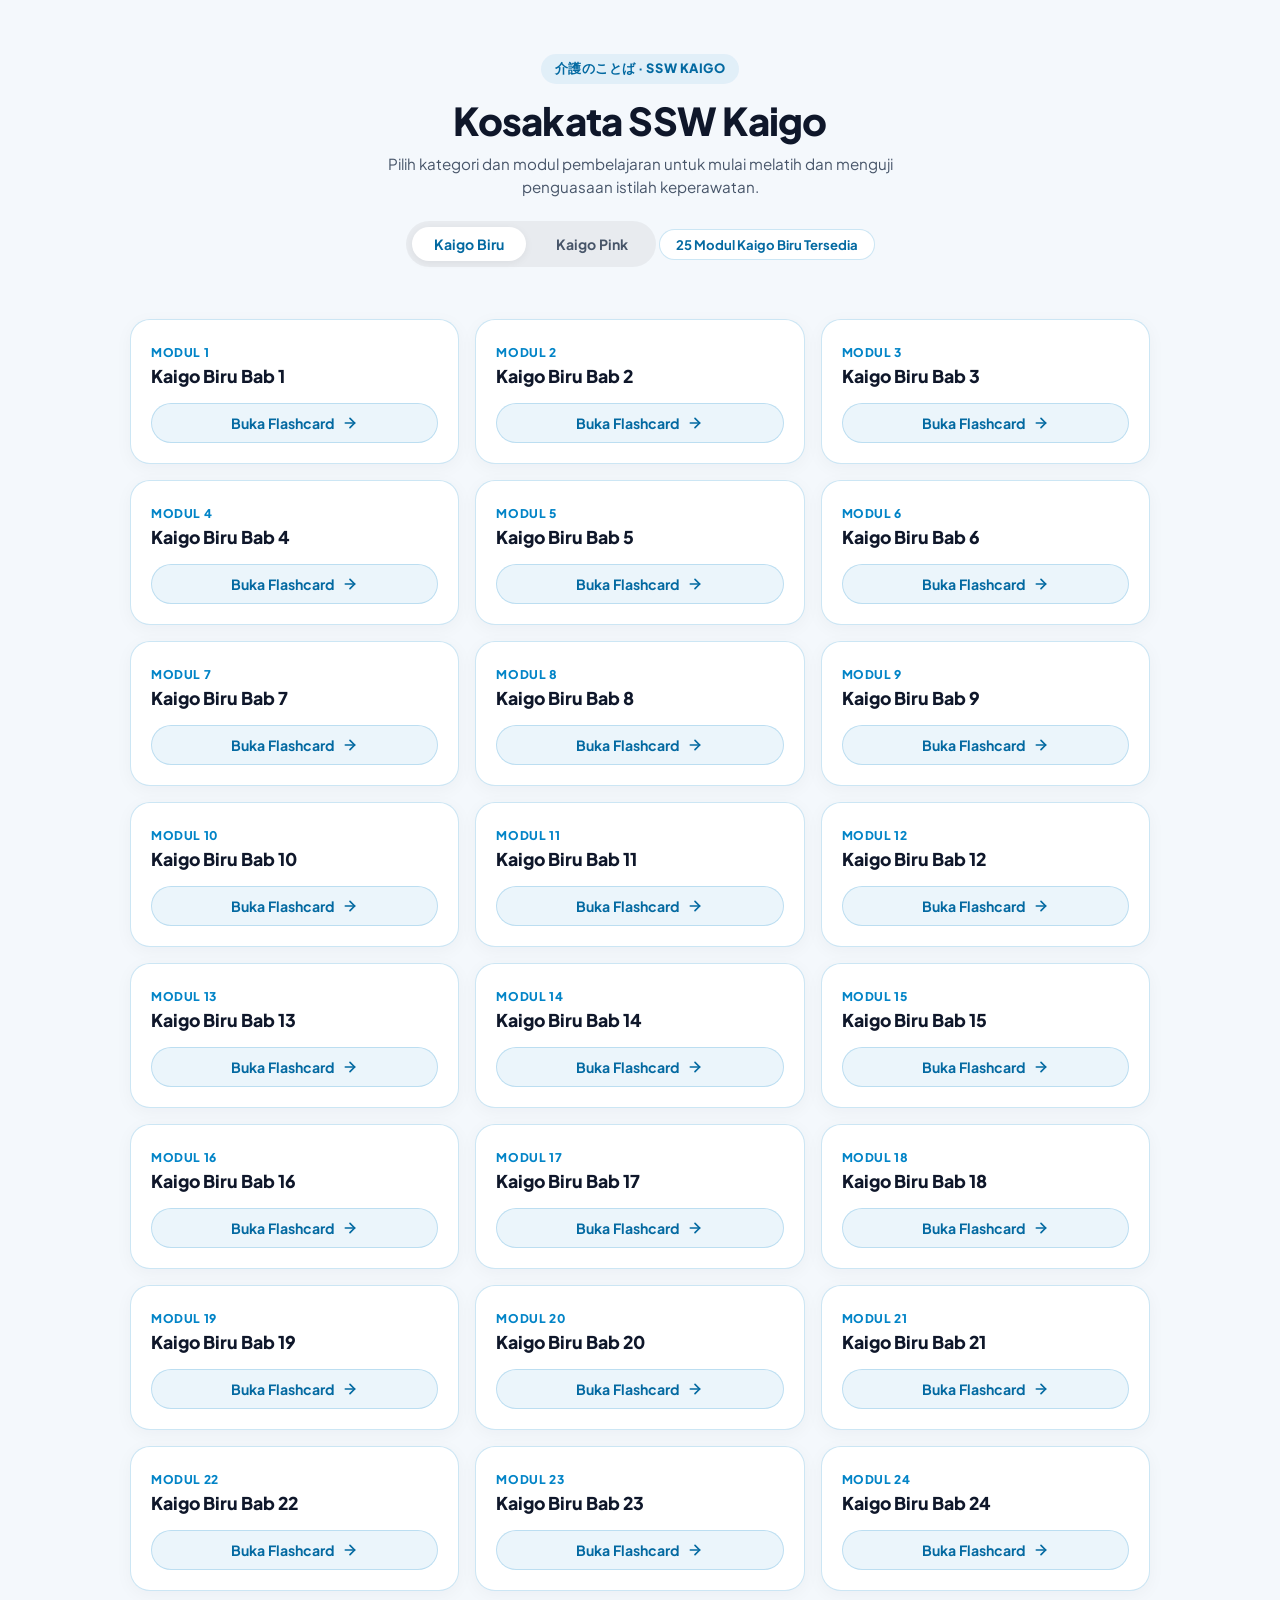
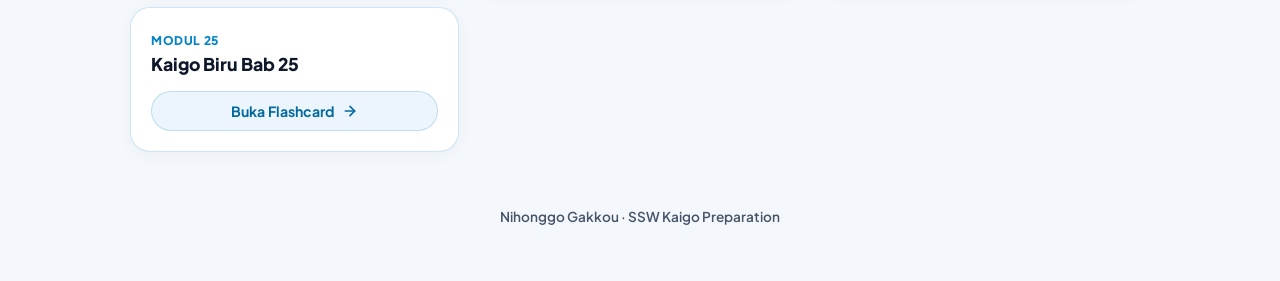
==== commit 20538e9b: "first commit" ====
--- a/Tampilan 1/index.html
+++ b/Tampilan 1/index.html
@@ -6,275 +6,36 @@
   <title>Kosakata SSW Kaigo — Nihonggo Gakkou</title>
   <link rel="preconnect" href="https://fonts.googleapis.com">
   <link rel="preconnect" href="https://fonts.gstatic.com" crossorigin>
-  <link href="https://fonts.googleapis.com/css2?family=Plus+Jakarta+Sans:wght@500;600;700;800&family=Zen+Kaku+Gothic+New:wght@700;900&family=Zen+Maru+Gothic:wght@700;900&display=swap" rel="stylesheet">
+  <link href="https://fonts.googleapis.com/css2?family=Plus+Jakarta+Sans:wght@500;600;700;800&family=Zen+Kaku+Gothic+New:wght@700;900&display=swap" rel="stylesheet">
   <link rel="stylesheet" href="style.css">
-  <style>
-    /* Styling List Pilihan Bab */
-    .module-feed {
-      display: grid;
-      grid-template-columns: repeat(auto-fill, minmax(260px, 1fr));
-      gap: 16px;
-      width: 100%;
-      max-width: 1000px;
-      margin: 20px auto 40px;
-      padding: 0 16px;
-    }
-    .module-card-btn {
-      background: var(--surface, #ffffff);
-      border: 1.5px solid var(--border, rgba(16, 185, 129, 0.22));
-      border-radius: 18px;
-      padding: 18px 20px;
-      text-decoration: none;
-      color: var(--ink, #112217);
-      display: flex;
-      align-items: center;
-      justify-content: space-between;
-      cursor: pointer;
-      box-shadow: 0 4px 14px rgba(17, 34, 23, 0.04);
-      transition: all 0.2s ease;
-    }
-    .module-card-btn:hover {
-      border-color: var(--green-primary, #10B981);
-      transform: translateY(-2px);
-      box-shadow: 0 8px 20px rgba(16, 185, 129, 0.12);
-    }
-    .mod-badge {
-      font-size: 0.75rem;
-      font-weight: 800;
-      color: var(--green-primary, #10B981);
-      margin-bottom: 4px;
-      display: block;
-    }
-    .mod-name {
-      font-size: 1.05rem;
-      font-weight: 800;
-    }
-    .mod-arrow {
-      width: 32px;
-      height: 32px;
-      border-radius: 50%;
-      background: rgba(16, 185, 129, 0.08);
-      color: var(--green-primary, #10B981);
-      display: flex;
-      align-items: center;
-      justify-content: center;
-      font-weight: 800;
-    }
-  </style>
 </head>
-<body class="learning-body">
-  <canvas id="mouseTrail"></canvas>
+<body class="home-body theme-blue">
 
-  <!-- ================= VIEW 1: PILIHAN BAB (MENU UTAMA) ================= -->
-  <main class="page-container" id="view-menu">
-    <header class="hero-section" style="text-align: center; padding: 40px 16px 20px;">
-      <div class="hero-badge" style="display:inline-block; padding: 6px 14px; border-radius: 999px; background: rgba(16,185,129,0.1); color: #047857; font-weight: 800; font-size: 0.85rem; margin-bottom: 12px;">
-        介護のことば · SSW KAIGO
+  <main class="page-container">
+    <header class="hero-header">
+      <div class="badge-tag">介護のことば · SSW KAIGO</div>
+      <h1 class="hero-title">Kosakata SSW Kaigo</h1>
+      <p class="hero-desc">Pilih kategori dan modul pembelajaran untuk mulai melatih dan menguji penguasaan istilah keperawatan.</p>
+      
+      <!-- Tombol Pemilihan Kategori -->
+      <div class="category-switcher" role="tablist" aria-label="Kategori Kaigo">
+        <button type="button" class="tab-btn active" data-type="blue" role="tab" aria-selected="true">Kaigo Biru</button>
+        <button type="button" class="tab-btn" data-type="pink" role="tab" aria-selected="false">Kaigo Pink</button>
       </div>
-      <h1 class="hero-title" style="font-size: 2.2rem; font-weight: 900; margin-bottom: 8px;">Kosakata SSW Kaigo</h1>
-      <p class="hero-subtitle" style="color: #5E7166; font-size: 0.95rem;">Pilih bab untuk mulai belajar dan menghafal kosakata.</p>
-      
-      <div class="stats-ribbon" style="display: flex; gap: 10px; justify-content: center; margin-top: 16px;">
-        <div class="stat-pill" style="background:#fff; border:1px solid rgba(16,185,129,0.2); padding:6px 16px; border-radius:999px; font-weight:700; font-size:0.85rem;">
-          <span class="stat-text">25 Bab Tersedia</span>
-        </div>
+
+      <div class="status-pill">
+        <span id="moduleCountText">25 Modul Kaigo Biru Tersedia</span>
       </div>
     </header>
 
-    <!-- Grid 25 Bab Otomatis -->
-    <section class="module-feed" id="moduleFeed"></section>
+    <!-- Grid Kartu Modul -->
+    <section class="module-grid" id="moduleGrid"></section>
 
-    <footer class="clean-footer" style="text-align: center; padding: 24px; color: #5E7166; font-size: 0.85rem; font-weight: 600;">
+    <footer class="main-footer">
       <span>Nihonggo Gakkou · SSW Kaigo Preparation</span>
     </footer>
   </main>
 
-  <!-- ================= VIEW 2: FLASHCARD, QUIZ & DOKKAI ================= -->
-  <div class="app-layout" id="view-learning" hidden>
-    
-    <!-- Topbar -->
-    <header class="fixed-topbar">
-      <div class="topbar-capsule">
-        <div class="topbar-left">
-          <button id="btnBackToMenu" class="nav-back-circle" title="Kembali ke Menu Bab">←</button>
-          <div class="logo">
-            <span class="logo-word" id="headerBabTitle">Bab <b>1</b></span>
-          </div>
-        </div>
-        <div class="topbar-center">
-          <div class="search-box">
-            <span class="search-icon">🔍</span>
-            <input type="text" id="searchInput" class="search-input" placeholder="Cari kosakata...">
-            <button id="btnClearSearch" class="btn-clear-search" hidden>✕</button>
-          </div>
-        </div>
-        <div class="topbar-right">
-          <button id="btnAudioToggle" class="audio-toggle-btn" title="Suara">
-            <span class="icon-unmuted">🔊</span>
-            <span class="icon-muted" style="display:none;">🔇</span>
-          </button>
-        </div>
-      </div>
-    </header>
-
-    <!-- Main Stage -->
-    <main class="main-stage">
-      <div id="dataNotice" class="data-notice" hidden></div>
-
-      <!-- Mode 1: Flashcard / Carousel -->
-      <section id="mode-carousel" class="study-view">
-        <div class="card-controls-toolbar">
-          <div class="toggle-pill-wrapper">
-            <button id="btnModeKanjiFront" class="mode-toggle-btn active">
-              <span class="toggle-icon">日</span> Kanji Depan
-            </button>
-            <button id="btnModeArtiFront" class="mode-toggle-btn">
-              <span class="toggle-icon">ID</span> Arti Depan
-            </button>
-          </div>
-          <div class="card-size-selector">
-            <span class="size-label">Ukuran:</span>
-            <div class="size-btn-group">
-              <button class="btn-size" data-size="compact">S</button>
-              <button class="btn-size active" data-size="normal">M</button>
-              <button class="btn-size" data-size="large">L</button>
-            </div>
-          </div>
-        </div>
-
-        <div id="flashcardStage" class="flashcard-horizontal-stage size-normal">
-          <button id="btnCarouselPrev" class="nav-arrow-btn desktop-arrow">‹</button>
-          <div class="carousel-container" id="carouselContainer"></div>
-          <button id="btnCarouselNext" class="nav-arrow-btn desktop-arrow">›</button>
-        </div>
-
-        <div class="flashcard-bottom-nav">
-          <button id="btnMobileCarouselPrev" class="nav-arrow-btn mobile-arrow">‹</button>
-          <div class="carousel-counter" id="carouselCounter">0 / 0</div>
-          <button id="btnMobileCarouselNext" class="nav-arrow-btn mobile-arrow">›</button>
-        </div>
-      </section>
-
-      <!-- Mode 2 & 3: Header Quiz -->
-      <div id="quiz-global-header" class="quiz-status-bar" hidden>
-        <div class="quiz-info-row">
-          <span class="quiz-title-tag" id="quizTitle">Pilihan Ganda</span>
-          <div class="quiz-meta-group">
-            <span class="meta-pill" id="quizCounter">Soal 1 / 10</span>
-            <span class="meta-pill" id="quizScore">Benar 0</span>
-          </div>
-        </div>
-        <div class="quiz-progress-track">
-          <div class="quiz-progress-fill" id="quizProgressFill"></div>
-        </div>
-      </div>
-
-      <!-- Pilihan Ganda -->
-      <section id="mode-mc" class="study-view mc-view-container" hidden>
-        <div class="mc-vertical-flow">
-          <div class="vocab-main-card">
-            <div class="font-zoom-controls">
-              <button id="btnZoomOut" class="btn-zoom">−</button>
-              <button id="btnZoomIn" class="btn-zoom">+</button>
-            </div>
-            <div class="vocab-display-wrap">
-              <div class="vocab-text japanese-font" id="mcQuestionText">-</div>
-              <div class="vocab-sub-furigana japanese-font" id="mcQuestionSub"></div>
-            </div>
-          </div>
-          <div class="mc-options-card">
-            <div class="options-vertical-list" id="mcOptions"></div>
-            <div id="mcFeedback" class="feedback-text"></div>
-            <button id="btnMcNext" class="btn-action-primary" disabled>Lanjut</button>
-          </div>
-        </div>
-      </section>
-
-      <!-- Mengetik -->
-      <section id="mode-typing" class="study-view typing-view-container" hidden>
-        <div class="typing-centered-card">
-          <div class="typing-vocab-box">
-            <div class="vocab-text japanese-font" id="typingQuestionText">-</div>
-            <div class="vocab-sub-furigana japanese-font" id="typingQuestionSub"></div>
-          </div>
-          <div class="typing-form-wrap">
-            <input type="text" id="typingInput" class="input-typing-field" placeholder="Ketik arti bahasa Indonesia..." autocomplete="off">
-            <button id="btnTypingCheck" class="btn-action-primary btn-check">Cek</button>
-          </div>
-          <div id="typingFeedback" class="feedback-text"></div>
-          <button id="btnTypingNext" class="btn-action-primary btn-next-typing" disabled>Lanjut</button>
-        </div>
-      </section>
-
-      <!-- Mode 4: Dokkai Panjang SSW Kaigo (Zoom + Pan / Drag Geser Kanan-Kiri) -->
-      <section id="mode-dokkai" class="study-view dokkai-view-container" hidden>
-        <div class="dokkai-card">
-          <div class="dokkai-header">
-            <div class="dokkai-meta">
-              <span class="dokkai-badge">介護記録 · 読解練習</span>
-              <h2 class="dokkai-title" id="dokkaiTitle">読解練習</h2>
-            </div>
-            
-            <div class="dokkai-toolbar">
-              <span class="dokkai-hint-badge">Garis Bawah Hijau = Tanpa Furigana</span>
-              <div class="dokkai-zoom-group">
-                <button id="btnDokkaiZoomOut" class="btn-zoom" title="Perkecil">−</button>
-                <span id="dokkaiZoomLevel" class="dokkai-zoom-level">100%</span>
-                <button id="btnDokkaiZoomIn" class="btn-zoom" title="Perbesar">+</button>
-                <button id="btnDokkaiZoomReset" class="btn-zoom-reset" title="Kembalikan Normal">Reset</button>
-              </div>
-            </div>
-          </div>
-
-          <!-- Viewport yang dapat digeser saat dizoom -->
-          <div class="dokkai-viewport" id="dokkaiViewport">
-            <div class="dokkai-canvas" id="dokkaiCanvas">
-              <article class="dokkai-article japanese-font" id="dokkaiContent"></article>
-            </div>
-          </div>
-
-          <div class="dokkai-scroll-hint">
-            <span>💡 Klik &amp; geser (drag) ke kanan/kiri/atas/bawah untuk menjelajahi teks saat diperbesar.</span>
-          </div>
-        </div>
-      </section>
-
-      <!-- Hasil Kuis -->
-      <section id="mode-result" class="study-view" hidden>
-        <div class="result-box">
-          <div class="result-ring" id="resultRing">
-            <span id="resultPct">0%</span>
-          </div>
-          <h2 class="result-title">Selesai!</h2>
-          <p class="result-score" id="resultScore">Skor: 0 / 0</p>
-          <div class="result-actions">
-            <button id="btnRetryQuiz" class="btn-action-primary">Ulangi</button>
-            <button id="btnResultCards" class="btn-action-secondary">Kembali ke Kartu</button>
-          </div>
-        </div>
-      </section>
-    </main>
-
-    <!-- Bottom Dock Bar -->
-    <nav class="bottom-dock">
-      <div class="bottom-capsule-nav">
-        <button class="dock-item active" data-mode="carousel">
-          <span>🃏</span> <span class="dock-label">Flashcard</span>
-        </button>
-        <button class="dock-item" data-mode="mc">
-          <span>📝</span> <span class="dock-label">Pilihan Ganda</span>
-        </button>
-        <button class="dock-item" data-mode="typing">
-          <span>⌨️</span> <span class="dock-label">Mengetik</span>
-        </button>
-        <button class="dock-item" data-mode="dokkai">
-          <span>📖</span> <span class="dock-label">Dokkai</span>
-        </button>
-      </div>
-    </nav>
-
-  </div>
-
   <script src="script.js"></script>
 </body>
 </html>
--- a/Tampilan 1/style.css
+++ b/Tampilan 1/style.css
@@ -1,27 +1,34 @@
-/* =========================================================
-   NAKAMA GAKKOU — SSW KAIGO VOCABULARY ENGINE (CSS UPGRADED)
-   ========================================================= */
+/* ===================================================
+   Tema Kaigo Biru (Default)
+   =================================================== */
+body.theme-blue {
+  --bg: #F4F8FC;
+  --surface: #FFFFFF;
+  --ink: #0F172A;
+  --dim: #475569;
+  --accent-primary: #0284C7;
+  --accent-dark: #0369A1;
+  --accent-soft: rgba(2, 132, 199, 0.08);
+  --border: rgba(2, 132, 199, 0.2);
+  --shadow: 0 4px 18px rgba(15, 23, 42, 0.04);
+}
+
+/* ===================================================
+   Tema Kaigo Pink
+   =================================================== */
+body.theme-pink {
+  --bg: #FCF5F7;
+  --surface: #FFFFFF;
+  --ink: #261219;
+  --dim: #6B4E59;
+  --accent-primary: #EC4899;
+  --accent-dark: #BE185D;
+  --accent-soft: rgba(236, 72, 153, 0.08);
+  --border: rgba(236, 72, 153, 0.2);
+  --shadow: 0 4px 18px rgba(38, 18, 25, 0.04);
+}
 
 :root {
-  --bg: #F8FAF9;
-  --surface: #FFFFFF;
-  --ink: #112217;
-  --dim: #5E7166;
-  --green-primary: #10B981;
-  --green-dark: #047857;
-  --green-light: #34D399;
-  --green-glow: rgba(16, 185, 129, 0.18);
-  --border: rgba(16, 185, 129, 0.22);
-  --border-light: rgba(16, 185, 129, 0.12);
-
-  --topbar-bg: rgba(255, 255, 255, 0.94);
-  --element-bg: rgba(16, 185, 129, 0.08);
-
-  --shadow-clean: 0 10px 30px rgba(17, 34, 23, 0.05);
-
-  --c-correct: #10B981;
-  --c-wrong: #EF4444;
-
   --ease: cubic-bezier(0.2, 0.8, 0.2, 1);
 }
 
@@ -32,1256 +39,174 @@
   -webkit-tap-highlight-color: transparent;
 }
 
-[hidden] {
-  display: none !important;
-}
-
-html, body {
-  height: 100%;
-}
-
-body.learning-body {
+body.home-body {
   font-family: 'Plus Jakarta Sans', system-ui, -apple-system, sans-serif;
   background-color: var(--bg);
   color: var(--ink);
   min-height: 100vh;
-  overflow-x: hidden;
-  -webkit-font-smoothing: antialiased;
-  -moz-osx-font-smoothing: grayscale;
-  position: relative;
-}
-
-body.learning-body::before {
-  content: "";
-  position: fixed;
-  inset: 0;
-  z-index: 0;
-  pointer-events: none;
-  opacity: 0.12;
-  background: 
-    repeating-linear-gradient(90deg, rgba(16, 185, 129, 0.18) 0 1px, transparent 1px 90px),
-    repeating-linear-gradient(0deg, rgba(16, 185, 129, 0.18) 0 1px, transparent 1px 90px);
-}
-
-.japanese-font {
-  font-family: 'Zen Kaku Gothic New', sans-serif !important;
-}
-
-#mouseTrail {
-  position: fixed;
-  inset: 0;
-  z-index: 9999;
-  pointer-events: none;
-}
-
-.app-layout {
-  position: relative;
-  z-index: 10;
-  min-height: 100vh;
-  min-height: 100dvh;
+  padding: 24px 16px 40px;
+  transition: background-color 0.3s var(--ease), color 0.3s var(--ease);
+}
+
+.page-container {
+  max-width: 1020px;
+  margin: 0 auto;
+}
+
+.hero-header {
+  text-align: center;
+  padding: 30px 10px 24px;
+}
+
+.badge-tag {
+  display: inline-block;
+  padding: 6px 14px;
+  border-radius: 999px;
+  background: var(--accent-soft);
+  color: var(--accent-dark);
+  font-weight: 800;
+  font-size: 0.8rem;
+  letter-spacing: 0.04em;
+  margin-bottom: 12px;
+  transition: all 0.3s var(--ease);
+}
+
+.hero-title {
+  font-size: clamp(1.8rem, 5vw, 2.4rem);
+  font-weight: 900;
+  letter-spacing: -0.02em;
+  margin-bottom: 8px;
+}
+
+.hero-desc {
+  font-size: 0.95rem;
+  color: var(--dim);
+  max-width: 520px;
+  margin: 0 auto;
+  line-height: 1.5;
+}
+
+/* ===================================================
+   Tab Switcher Kategori
+   =================================================== */
+.category-switcher {
+  display: inline-flex;
+  gap: 8px;
+  background: rgba(0, 0, 0, 0.05);
+  padding: 6px;
+  border-radius: 999px;
+  margin-top: 22px;
+}
+
+.tab-btn {
+  border: none;
+  background: transparent;
+  padding: 8px 22px;
+  border-radius: 999px;
+  font-family: inherit;
+  font-size: 0.88rem;
+  font-weight: 700;
+  color: var(--dim);
+  cursor: pointer;
+  transition: all 0.25s var(--ease);
+}
+
+.tab-btn.active {
+  background: var(--surface);
+  color: var(--accent-dark);
+  box-shadow: 0 2px 8px rgba(0, 0, 0, 0.06);
+}
+
+.status-pill {
+  display: inline-flex;
+  align-items: center;
+  margin-top: 14px;
+  padding: 6px 16px;
+  background: var(--surface);
+  border: 1px solid var(--border);
+  border-radius: 999px;
+  font-size: 0.82rem;
+  font-weight: 700;
+  color: var(--accent-dark);
+  transition: all 0.3s var(--ease);
+}
+
+/* ===================================================
+   Grid & Card Modul
+   =================================================== */
+.module-grid {
+  display: grid;
+  grid-template-columns: repeat(auto-fill, minmax(280px, 1fr));
+  gap: 16px;
+  margin: 28px 0 40px;
+}
+
+.module-card {
+  background: var(--surface);
+  border: 1.5px solid var(--border);
+  border-radius: 20px;
+  padding: 20px;
+  box-shadow: var(--shadow);
   display: flex;
   flex-direction: column;
   justify-content: space-between;
-  padding: 16px 20px;
-  max-width: 1400px;
-  margin: 0 auto;
-}
-
-/* ==================== 1. TOP NAVBAR ==================== */
-.fixed-topbar {
-  width: 100%;
-  z-index: 60;
-  flex-shrink: 0;
-}
-
-.topbar-capsule {
-  width: 100%;
-  padding: 8px 18px;
-  display: flex;
-  align-items: center;
-  justify-content: space-between;
   gap: 16px;
-  border-radius: 999px;
-  background: var(--topbar-bg);
-  border: 1.5px solid var(--border);
-  backdrop-filter: blur(20px);
-  -webkit-backdrop-filter: blur(20px);
-  box-shadow: var(--shadow-clean);
-}
-
-.topbar-left {
-  display: flex;
-  align-items: center;
-  gap: 12px;
-  flex-shrink: 0;
-}
-
-.nav-back-circle {
-  width: 40px;
-  height: 40px;
-  border-radius: 50%;
+  transition: transform 0.2s var(--ease), border-color 0.2s var(--ease), box-shadow 0.2s var(--ease);
+}
+
+.module-card:hover {
+  transform: translateY(-2px);
+  border-color: var(--accent-primary);
+}
+
+.module-number {
+  font-size: 0.75rem;
+  font-weight: 800;
+  color: var(--accent-primary);
+  letter-spacing: 0.05em;
+  transition: color 0.3s var(--ease);
+}
+
+.module-name {
+  font-size: 1.1rem;
+  font-weight: 800;
+  margin-top: 4px;
+}
+
+.module-action-btn {
   display: flex;
   align-items: center;
   justify-content: center;
-  color: var(--ink);
-  background: var(--surface);
-  border: 1.5px solid var(--border);
-  cursor: pointer;
-  transition: all 0.25s var(--ease);
-}
-
-.nav-back-circle:hover {
-  background: var(--green-primary);
-  color: #fff;
-  border-color: var(--green-primary);
-  transform: translateX(-2px);
-}
-
-.logo {
+  gap: 8px;
+  width: 100%;
+  padding: 10px 16px;
+  background: var(--accent-soft);
+  color: var(--accent-dark);
+  border: 1px solid var(--border);
+  border-radius: 999px;
   text-decoration: none;
-  color: var(--ink);
-}
-
-.logo-word {
-  font-size: 1.3rem;
-  font-weight: 900;
-  letter-spacing: -0.02em;
-}
-
-.logo-word b {
-  color: var(--green-primary);
-}
-
-.topbar-center {
-  flex: 1;
-  max-width: 480px;
-  margin: 0 10px;
-}
-
-.search-box {
-  position: relative;
-  display: flex;
-  align-items: center;
-  width: 100%;
-}
-
-.search-icon {
-  position: absolute;
-  left: 15px;
-  color: var(--green-primary);
-  pointer-events: none;
-}
-
-.search-input {
-  width: 100%;
-  padding: 10px 38px 10px 42px;
-  border-radius: 999px;
-  border: 1.5px solid var(--border);
-  background: var(--surface);
-  font-family: inherit;
-  font-size: 0.92rem;
+  font-size: 0.88rem;
+  font-weight: 700;
+  transition: all 0.2s var(--ease);
+}
+
+.module-action-btn:hover {
+  background: var(--accent-primary);
+  color: #FFFFFF;
+  border-color: var(--accent-primary);
+}
+
+.main-footer {
+  text-align: center;
+  padding: 16px 0;
+  color: var(--dim);
+  font-size: 0.85rem;
   font-weight: 600;
-  color: var(--ink);
-  outline: none;
-  transition: all 0.25s var(--ease);
-}
-
-.search-input:focus {
-  border-color: var(--green-primary);
-  box-shadow: 0 0 0 3px var(--green-glow);
-}
-
-.btn-clear-search {
-  position: absolute;
-  right: 12px;
-  background: var(--element-bg);
-  color: var(--green-primary);
-  border: none;
-  border-radius: 50%;
-  width: 22px;
-  height: 22px;
-  display: flex;
-  align-items: center;
-  justify-content: center;
-  cursor: pointer;
-}
-
-.topbar-right {
-  display: flex;
-  align-items: center;
-  gap: 10px;
-  flex-shrink: 0;
-}
-
-.audio-toggle-btn {
-  width: 40px;
-  height: 40px;
-  border-radius: 50%;
-  display: flex;
-  align-items: center;
-  justify-content: center;
-  color: var(--ink);
-  background: var(--surface);
-  border: 1.5px solid var(--border);
-  cursor: pointer;
-  transition: all 0.25s var(--ease);
-}
-
-.audio-toggle-btn:hover {
-  border-color: var(--green-primary);
-  color: var(--green-primary);
-}
-
-/* ==================== 2. MAIN STAGE ==================== */
-.main-stage {
-  flex: 1;
-  display: flex;
-  flex-direction: column;
-  justify-content: center;
-  align-items: center;
-  position: relative;
-  width: 100%;
-  padding: 10px 0;
-}
-
-.study-view {
-  flex: 1;
-  display: flex;
-  flex-direction: column;
-  align-items: center;
-  justify-content: center;
-  width: 100%;
-  margin: auto;
-}
-
-.data-notice {
-  position: absolute;
-  top: 2px;
-  left: 50%;
-  transform: translateX(-50%);
-  padding: 6px 20px;
-  border-radius: 999px;
-  background: #FEF2F2;
-  border: 1.5px solid #F87171;
-  color: #B91C1C;
-  font-size: 0.85rem;
-  font-weight: 700;
-  z-index: 50;
-}
-
-/* ==================== 3. TOOLBAR FLASHCARD ==================== */
-.card-controls-toolbar {
-  display: flex;
-  flex-wrap: wrap;
-  align-items: center;
-  justify-content: center;
-  gap: 12px;
-  margin-bottom: 12px;
-  width: 100%;
-}
-
-.toggle-pill-wrapper {
-  background: var(--surface);
-  border: 1.5px solid var(--border);
-  padding: 3px;
-  border-radius: 999px;
-  display: inline-flex;
-  gap: 4px;
-  box-shadow: 0 4px 12px rgba(17, 34, 23, 0.04);
-}
-
-.mode-toggle-btn {
-  display: inline-flex;
-  align-items: center;
-  gap: 6px;
-  padding: 6px 14px;
-  border-radius: 999px;
-  background: transparent;
-  border: none;
-  color: var(--dim);
-  font-family: inherit;
-  font-size: 0.85rem;
-  font-weight: 700;
-  cursor: pointer;
-  transition: all 0.22s var(--ease);
-}
-
-.mode-toggle-btn .toggle-icon {
-  font-size: 0.72rem;
-  font-weight: 900;
-  padding: 2px 5px;
-  border-radius: 6px;
-  background: var(--element-bg);
-  color: var(--green-primary);
-}
-
-.mode-toggle-btn.active {
-  background: var(--green-primary);
-  color: #FFFFFF;
-  box-shadow: 0 2px 8px var(--green-glow);
-}
-
-.mode-toggle-btn.active .toggle-icon {
-  background: rgba(255, 255, 255, 0.24);
-  color: #FFFFFF;
-}
-
-.card-size-selector {
-  display: inline-flex;
-  align-items: center;
-  gap: 6px;
-  background: var(--surface);
-  border: 1.5px solid var(--border);
-  padding: 3px 10px;
-  border-radius: 999px;
-  box-shadow: 0 4px 12px rgba(17, 34, 23, 0.04);
-}
-
-.size-label {
-  font-size: 0.8rem;
-  font-weight: 700;
-  color: var(--dim);
-}
-
-.size-btn-group {
-  display: inline-flex;
-  gap: 3px;
-}
-
-.btn-size {
-  width: 26px;
-  height: 26px;
-  border-radius: 50%;
-  border: none;
-  background: transparent;
-  color: var(--dim);
-  font-size: 0.78rem;
-  font-weight: 800;
-  cursor: pointer;
-  transition: 0.2s;
-}
-
-.btn-size:hover {
-  color: var(--green-primary);
-}
-
-.btn-size.active {
-  background: var(--green-primary);
-  color: #FFFFFF;
-}
-
-/* ==================== 4. FLASHCARD STAGE & UKURAN DINAMIS ==================== */
-.flashcard-horizontal-stage {
-  width: 100%;
-  display: flex;
-  align-items: center;
-  justify-content: center;
-  gap: 20px;
-  transition: max-width 0.3s ease;
-}
-
-.flashcard-horizontal-stage.size-compact { max-width: 600px; }
-.flashcard-horizontal-stage.size-compact .carousel-container { height: 320px; }
-
-.flashcard-horizontal-stage.size-normal { max-width: 820px; }
-.flashcard-horizontal-stage.size-normal .carousel-container { height: 400px; }
-
-.flashcard-horizontal-stage.size-large { max-width: 980px; }
-.flashcard-horizontal-stage.size-large .carousel-container { height: 480px; }
-
-.carousel-container {
-  position: relative;
-  width: 100%;
-  perspective: 1200px;
-  transition: height 0.3s ease;
-}
-
-.chapter-flashcard {
-  position: absolute;
-  inset: 0;
-  cursor: pointer;
-  user-select: none;
-  transform-style: preserve-3d;
-  transition: transform 0.4s var(--ease), opacity 0.3s ease;
-}
-
-.carousel-card-inner {
-  position: relative;
-  width: 100%;
-  height: 100%;
-  transform-style: preserve-3d;
-  transition: transform 0.5s var(--ease);
-}
-
-.chapter-flashcard.is-flipped .carousel-card-inner {
-  transform: rotateY(180deg);
-}
-
-.carousel-face {
-  position: absolute;
-  inset: 0;
-  backface-visibility: hidden;
-  -webkit-backface-visibility: hidden;
-  background: #FFFFFF;
-  border-radius: 28px;
-  border: 2px solid var(--border);
-  box-shadow: var(--shadow-clean);
-  display: flex;
-  flex-direction: column;
-  align-items: center;
-  justify-content: center;
-  padding: 2rem;
-  text-align: center;
-  transition: border-color 0.25s ease;
-}
-
-.chapter-flashcard:hover .carousel-face {
-  border-color: var(--green-primary);
-}
-
-.carousel-face.back {
-  transform: rotateY(180deg);
-  border-color: var(--green-primary);
-}
-
-.c-tag {
-  font-size: 0.8rem;
-  font-weight: 800;
-  letter-spacing: 2px;
-  color: var(--dim);
-  margin-bottom: 10px;
-  text-transform: uppercase;
-}
-
-.c-kanji {
-  font-size: clamp(2.4rem, 6vw, 4.4rem);
-  font-weight: 900;
-  color: var(--ink);
-  line-height: 1.15;
-  word-break: break-word;
-}
-
-.c-arti {
-  font-size: clamp(2rem, 4.5vw, 3.4rem);
-  font-weight: 900;
-  color: var(--ink);
-  line-height: 1.2;
-}
-
-.c-tap-hint {
-  font-size: 0.8rem;
-  font-weight: 700;
-  color: var(--dim);
-  margin-top: 14px;
-  opacity: 0.65;
-}
-
-.c-back-body {
-  display: flex;
-  flex-direction: column;
-  align-items: center;
-  justify-content: center;
-  gap: 8px;
-}
-
-.c-furigana-sub {
-  font-size: clamp(1.8rem, 4.5vw, 3rem);
-  font-weight: 900;
-  color: var(--green-primary);
-  line-height: 1.2;
-}
-
-.c-arti-sub {
-  font-size: clamp(1.5rem, 3.5vw, 2.3rem);
-  font-weight: 800;
-  color: var(--ink);
-  line-height: 1.25;
-}
-
-.c-kanji-sub {
-  font-size: clamp(2.2rem, 5vw, 3.6rem);
-  font-weight: 900;
-  color: var(--ink);
-  line-height: 1.15;
-}
-
-.chapter-flashcard.center {
-  opacity: 1;
-  pointer-events: auto;
-  visibility: visible;
-}
-
-.chapter-flashcard.hidden {
-  opacity: 0;
-  pointer-events: none;
-  visibility: hidden;
-}
-
-.nav-arrow-btn {
-  width: 52px;
-  height: 52px;
-  border-radius: 50%;
-  background: var(--surface);
-  border: 1.5px solid var(--border);
-  color: var(--ink);
-  display: flex;
-  align-items: center;
-  justify-content: center;
-  cursor: pointer;
-  flex-shrink: 0;
-  transition: all 0.25s var(--ease);
-  box-shadow: var(--shadow-clean);
-}
-
-.nav-arrow-btn:hover {
-  background: var(--green-primary);
-  color: #fff;
-  border-color: var(--green-primary);
-  transform: scale(1.06);
-}
-
-.flashcard-bottom-nav {
-  display: flex;
-  align-items: center;
-  justify-content: center;
-  gap: 16px;
-  margin-top: 14px;
-}
-
-.carousel-counter {
-  font-size: 0.95rem;
-  font-weight: 800;
-  color: var(--green-primary);
-  background: var(--surface);
-  padding: 6px 18px;
-  border-radius: 999px;
-  border: 1.5px solid var(--border);
-}
-
-.mobile-arrow {
-  display: none;
-}
-
-/* ==================== 5. QUIZ STATUS BAR ==================== */
-.quiz-status-bar {
-  width: 100%;
-  max-width: 900px;
-  margin: 0 auto 12px;
-}
-
-.quiz-info-row {
-  display: flex;
-  align-items: center;
-  justify-content: space-between;
-  margin-bottom: 6px;
-}
-
-.quiz-title-tag {
-  font-size: 1.05rem;
-  font-weight: 800;
-  color: var(--ink);
-}
-
-.quiz-meta-group {
-  display: flex;
-  gap: 8px;
-}
-
-.meta-pill {
-  font-size: 0.82rem;
-  font-weight: 800;
-  color: var(--green-dark);
-  background: var(--surface);
-  padding: 4px 12px;
-  border-radius: 999px;
-  border: 1.5px solid var(--border);
-}
-
-.quiz-progress-track {
-  height: 6px;
-  background: rgba(16, 185, 129, 0.12);
-  border-radius: 999px;
-  overflow: hidden;
-}
-
-.quiz-progress-fill {
-  height: 100%;
-  background: var(--green-primary);
-  width: 0%;
-  transition: width 0.3s var(--ease);
-}
-
-/* ==================== 6. PILIHAN GANDA ==================== */
-.mc-view-container {
-  width: 100%;
-  max-width: 860px;
-  margin: auto;
-}
-
-.mc-vertical-flow {
-  width: 100%;
-  display: flex;
-  flex-direction: column;
-  gap: 16px;
-  align-items: stretch;
-}
-
-.vocab-main-card {
-  position: relative;
-  background: #FFFFFF;
-  border: 2px solid var(--border);
-  border-radius: 24px;
-  box-shadow: var(--shadow-clean);
-  padding: 1.8rem 1.4rem;
-  display: flex;
-  flex-direction: column;
-  align-items: center;
-  justify-content: center;
-  min-height: 160px;
-}
-
-.font-zoom-controls {
-  position: absolute;
-  top: 12px;
-  right: 12px;
-  display: flex;
-  gap: 6px;
-}
-
-.btn-zoom {
-  width: 32px;
-  height: 32px;
-  border-radius: 50%;
-  background: var(--element-bg);
-  border: 1.5px solid var(--border);
-  color: var(--green-dark);
-  font-size: 1.2rem;
-  font-weight: 800;
-  display: flex;
-  align-items: center;
-  justify-content: center;
-  cursor: pointer;
-  transition: 0.2s;
-}
-
-.btn-zoom:hover {
-  background: var(--green-primary);
-  color: #fff;
-}
-
-.vocab-display-wrap {
-  text-align: center;
-  display: flex;
-  flex-direction: column;
-  align-items: center;
-  gap: 4px;
-}
-
-.vocab-text {
-  font-size: var(--vocab-font-size, 3.4rem);
-  font-weight: 900;
-  color: var(--ink);
-  line-height: 1.15;
-}
-
-.vocab-sub-furigana {
-  font-size: 1.5rem;
-  font-weight: 700;
-  color: var(--green-primary);
-}
-
-.mc-options-card {
-  background: #FFFFFF;
-  border: 2px solid var(--border);
-  border-radius: 24px;
-  box-shadow: var(--shadow-clean);
-  padding: 1.6rem 1.4rem;
-  display: flex;
-  flex-direction: column;
-  gap: 12px;
-}
-
-.options-vertical-list {
-  display: flex;
-  flex-direction: column;
-  gap: 10px;
-  width: 100%;
-}
-
-.btn-mc-option {
-  position: relative;
-  background: #FFFFFF;
-  border: 1.5px solid var(--border);
-  border-radius: 14px;
-  padding: 12px 16px;
-  font-family: inherit;
-  font-size: 1.05rem;
-  font-weight: 700;
-  color: var(--ink);
-  display: flex;
-  align-items: center;
-  gap: 12px;
-  cursor: pointer;
-  text-align: left;
-  transition: all 0.2s var(--ease);
-}
-
-.btn-mc-option::before {
-  content: attr(data-key);
-  width: 30px;
-  height: 30px;
-  border-radius: 50%;
-  background: var(--element-bg);
-  color: var(--green-primary);
-  display: flex;
-  align-items: center;
-  justify-content: center;
-  font-weight: 900;
-  font-size: 0.88rem;
-  flex-shrink: 0;
-}
-
-.btn-mc-option:hover:not(:disabled) {
-  border-color: var(--green-primary);
-  background: #F9FCFA;
-}
-
-.btn-mc-option.correct {
-  background: #ECFDF5;
-  border-color: var(--green-primary);
-  color: var(--green-dark);
-}
-.btn-mc-option.correct::before { background: var(--green-primary); color: #fff; }
-
-.btn-mc-option.wrong {
-  background: #FEF2F2;
-  border-color: #EF4444;
-  color: #B91C1C;
-}
-.btn-mc-option.wrong::before { background: #EF4444; color: #fff; }
-
-.btn-mc-option:disabled { cursor: default; }
-.btn-mc-option:disabled:not(.correct):not(.wrong) { opacity: 0.45; }
-
-/* ==================== 7. MENGETIK ==================== */
-.typing-view-container {
-  width: 100%;
-  max-width: 680px;
-  margin: auto;
-  display: flex;
-  align-items: center;
-  justify-content: center;
-}
-
-.typing-centered-card {
-  width: 100%;
-  background: #FFFFFF;
-  border: 2px solid var(--border);
-  border-radius: 28px;
-  box-shadow: var(--shadow-clean);
-  padding: 2.4rem 2rem;
-  display: flex;
-  flex-direction: column;
-  align-items: center;
-  text-align: center;
-}
-
-.typing-vocab-box {
-  margin-bottom: 20px;
-  display: flex;
-  flex-direction: column;
-  gap: 4px;
-}
-
-.typing-form-wrap {
-  width: 100%;
-  display: flex;
-  gap: 10px;
-  margin-bottom: 12px;
-}
-
-.input-typing-field {
-  flex: 1;
-  padding: 13px 20px;
-  border-radius: 999px;
-  border: 2px solid var(--border);
-  background: #FFFFFF;
-  font-family: inherit;
-  font-size: 1.05rem;
-  font-weight: 700;
-  color: var(--ink);
-  outline: none;
-  transition: all 0.25s;
-}
-
-.input-typing-field:focus {
-  border-color: var(--green-primary);
-  box-shadow: 0 0 0 3px var(--green-glow);
-}
-
-.input-typing-field.correct { border-color: var(--green-primary); background: #ECFDF5; }
-.input-typing-field.wrong { border-color: #EF4444; background: #FEF2F2; }
-
-.btn-check {
-  padding: 0 24px;
-  font-size: 0.95rem;
-  flex-shrink: 0;
-}
-
-.btn-next-typing {
-  width: 100%;
-  margin-top: 6px;
-}
-
-.feedback-text {
-  min-height: 24px;
-  font-size: 1rem;
-  font-weight: 800;
-  text-align: center;
-  margin: 4px 0;
-}
-.feedback-text.correct { color: var(--green-dark); }
-.feedback-text.wrong { color: #B91C1C; }
-
-.btn-action-primary {
-  background: var(--green-primary);
-  color: #FFFFFF;
-  border: none;
-  padding: 12px 28px;
-  border-radius: 999px;
-  font-family: inherit;
-  font-size: 0.98rem;
-  font-weight: 800;
-  cursor: pointer;
-  transition: all 0.22s var(--ease);
-}
-
-.btn-action-primary:hover:not(:disabled) {
-  background: var(--green-dark);
-  box-shadow: 0 6px 18px var(--green-glow);
-}
-
-.btn-action-primary:disabled {
-  opacity: 0.4;
-  cursor: not-allowed;
-}
-
-.btn-action-secondary {
-  background: #FFFFFF;
-  color: var(--ink);
-  border: 1.5px solid var(--border);
-  padding: 12px 26px;
-  border-radius: 999px;
-  font-family: inherit;
-  font-size: 0.98rem;
-  font-weight: 700;
-  cursor: pointer;
-  transition: all 0.22s var(--ease);
-}
-.btn-action-secondary:hover { border-color: var(--green-primary); }
-
-/* Hasil Kuis */
-.result-box {
-  background: #FFFFFF;
-  border: 2px solid var(--border);
-  border-radius: 28px;
-  box-shadow: var(--shadow-clean);
-  padding: 2.2rem;
-  text-align: center;
-  max-width: 420px;
-  width: 100%;
-  margin: auto;
-}
-
-.result-ring {
-  width: 110px;
-  height: 110px;
-  margin: 0 auto 1rem;
-  border-radius: 50%;
-  display: grid;
-  place-items: center;
-  background: conic-gradient(var(--green-primary) calc(var(--pct, 0) * 1%), var(--element-bg) 0);
-}
-
-.result-ring span {
-  width: 88px;
-  height: 88px;
-  border-radius: 50%;
-  display: grid;
-  place-items: center;
-  background: var(--surface);
-  color: var(--green-primary);
-  font-size: 1.65rem;
-  font-weight: 900;
-}
-
-.result-title {
-  font-size: 1.5rem;
-  font-weight: 900;
-  margin-bottom: 4px;
-}
-
-.result-score {
-  font-size: 1.1rem;
-  font-weight: 800;
-  color: var(--green-primary);
-  margin-bottom: 18px;
-}
-
-.result-actions {
-  display: flex;
-  justify-content: center;
-  gap: 10px;
-}
-
-/* ==================== 8. BOTTOM DOCK NAVIGATION ==================== */
-.bottom-dock {
-  display: flex;
-  justify-content: center;
-  padding-top: 6px;
-  flex-shrink: 0;
-}
-
-.bottom-capsule-nav {
-  background: #FFFFFF;
-  border: 1.5px solid var(--border);
-  border-radius: 999px;
-  padding: 5px 8px;
-  display: flex;
-  align-items: center;
-  gap: 6px;
-  box-shadow: var(--shadow-clean);
-}
-
-.dock-item {
-  display: inline-flex;
-  align-items: center;
-  gap: 8px;
-  padding: 8px 20px;
-  border-radius: 999px;
-  background: transparent;
-  border: none;
-  color: var(--dim);
-  font-family: inherit;
-  font-weight: 700;
-  font-size: 0.92rem;
-  cursor: pointer;
-  transition: all 0.22s var(--ease);
-}
-
-.dock-item:hover {
-  color: var(--green-primary);
-  background: var(--element-bg);
-}
-
-.dock-item.active {
-  background: var(--green-primary);
-  color: #FFFFFF;
-}
-
-/* ==================== 9. FITUR DOKKAI PAN / DRAG SCROLL ==================== */
-.dokkai-view-container {
-  width: 100%;
-  max-width: 920px;
-  margin: auto;
-  padding: 10px 0;
-}
-
-.dokkai-card {
-  width: 100%;
-  background: var(--surface);
-  border: 2px solid var(--border);
-  border-radius: 24px;
-  box-shadow: var(--shadow-clean);
-  padding: 1.8rem 2rem;
-  display: flex;
-  flex-direction: column;
-  gap: 16px;
-}
-
-.dokkai-header {
-  display: flex;
-  justify-content: space-between;
-  align-items: center;
-  flex-wrap: wrap;
-  gap: 12px;
-  border-bottom: 1.5px solid var(--border-light);
-  padding-bottom: 14px;
-}
-
-.dokkai-badge {
-  font-size: 0.78rem;
-  font-weight: 800;
-  color: var(--green-dark);
-  background: var(--element-bg);
-  padding: 4px 12px;
-  border-radius: 999px;
-  display: inline-block;
-  margin-bottom: 4px;
-}
-
-.dokkai-title {
-  font-size: 1.3rem;
-  font-weight: 900;
-  color: var(--ink);
-}
-
-.dokkai-toolbar {
-  display: flex;
-  align-items: center;
-  gap: 10px;
-  flex-wrap: wrap;
-}
-
-.dokkai-hint-badge {
-  font-size: 0.78rem;
-  font-weight: 700;
-  color: var(--green-dark);
-  background: rgba(16, 185, 129, 0.12);
-  border: 1px solid var(--border);
-  padding: 4px 12px;
-  border-radius: 999px;
-}
-
-.dokkai-zoom-group {
-  display: inline-flex;
-  align-items: center;
-  gap: 6px;
-  background: var(--bg);
-  padding: 3px 6px;
-  border-radius: 999px;
-  border: 1.5px solid var(--border);
-}
-
-.dokkai-zoom-level {
-  font-size: 0.8rem;
-  font-weight: 800;
-  color: var(--ink);
-  min-width: 44px;
-  text-align: center;
-}
-
-.btn-zoom-reset {
-  background: transparent;
-  border: none;
-  font-family: inherit;
-  font-size: 0.75rem;
-  font-weight: 800;
-  color: var(--dim);
-  cursor: pointer;
-  padding: 4px 8px;
-  border-radius: 999px;
-  transition: 0.2s;
-}
-
-.btn-zoom-reset:hover {
-  color: var(--green-primary);
-  background: var(--element-bg);
-}
-
-/* Viewport yang dapat digeser (Pan / Drag to Scroll) */
-.dokkai-viewport {
-  position: relative;
-  width: 100%;
-  max-height: 480px;
-  min-height: 300px;
-  border-radius: 18px;
-  border: 1.5px solid var(--border-light);
-  background: #FCFDFC;
-  overflow: hidden;
-  cursor: grab;
-  user-select: none;
-}
-
-.dokkai-viewport.is-dragging {
-  cursor: grabbing !important;
-}
-
-.dokkai-canvas {
-  position: relative;
-  width: 100%;
-  transform-origin: 0 0;
-  will-change: transform;
-  transition: transform 0.08s ease-out;
-  padding: 24px 28px;
-}
-
-.dokkai-article {
-  font-size: 1.25rem;
-  line-height: 2.5;
-  color: var(--ink);
-  letter-spacing: 0.04em;
-  text-align: justify;
-  word-break: break-word;
-}
-
-.dokkai-article ruby rt {
-  font-size: 0.58em;
-  color: var(--dim);
-  font-weight: 600;
-}
-
-/* =========================================================
-   PENANDA HIJAU: HANYA GARIS BAWAH (UNDERLINE) TEBAL
-   ========================================================= */
-.kaigo-target-kw {
-  position: relative;
-  background: transparent !important;
-  color: var(--ink);
-  font-weight: 900;
-  padding: 0 2px 2px 2px;
-  margin: 0 2px;
-  text-decoration: underline 3px var(--green-primary);
-  text-underline-offset: 5px;
-  cursor: pointer;
-  transition: all 0.2s ease;
-  display: inline-block;
-}
-
-.kaigo-target-kw:hover {
-  color: var(--green-dark);
-  text-decoration-color: var(--green-dark);
-  text-decoration-thickness: 4px;
-}
-
-.dokkai-scroll-hint {
-  font-size: 0.8rem;
-  font-weight: 600;
-  color: var(--dim);
-  display: flex;
-  align-items: center;
-  justify-content: space-between;
-}
-
-/* ==================== 10. RESPONSIVE PONSEL ==================== */
-@media (max-width: 768px) {
-  .app-layout {
-    padding: 10px 12px 14px 12px;
-    height: auto;
-    min-height: 100dvh;
-  }
-
-  .topbar-capsule {
-    padding: 6px 14px;
-    gap: 10px;
-  }
-
-  .topbar-center {
-    margin: 0;
-  }
-
-  .search-input {
-    padding: 8px 32px 8px 36px;
-    font-size: 0.85rem;
-  }
-
-  .desktop-arrow {
-    display: none !important;
-  }
-
-  .mobile-arrow {
-    display: inline-flex !important;
-    width: 44px;
-    height: 44px;
-  }
-
-  .flashcard-horizontal-stage {
-    max-width: 100% !important;
-    gap: 0;
-  }
-
-  .flashcard-horizontal-stage.size-compact .carousel-container { height: 290px; }
-  .flashcard-horizontal-stage.size-normal .carousel-container { height: 350px; }
-  .flashcard-horizontal-stage.size-large .carousel-container { height: 410px; }
-
-  .carousel-face {
-    padding: 1.5rem 1rem;
-    border-radius: 22px;
-  }
-
-  .c-kanji {
-    font-size: clamp(2rem, 8vw, 3.2rem);
-  }
-
-  .c-arti {
-    font-size: clamp(1.6rem, 6.5vw, 2.5rem);
-  }
-
-  .mc-vertical-flow {
+}
+
+@media (max-width: 600px) {
+  .module-grid {
+    grid-template-columns: 1fr;
     gap: 12px;
   }
-
-  .vocab-main-card {
-    min-height: 140px;
-    padding: 1.2rem 1rem;
-    border-radius: 20px;
-  }
-
-  .vocab-text {
-    font-size: calc(var(--vocab-font-size, 3.4rem) * 0.7);
-  }
-
-  .vocab-sub-furigana {
-    font-size: 1.2rem;
-  }
-
-  .mc-options-card {
-    padding: 1.2rem 1rem;
-    border-radius: 20px;
-  }
-
-  .btn-mc-option {
-    padding: 10px 14px;
-    font-size: 0.95rem;
-  }
-
-  .typing-centered-card {
-    padding: 1.8rem 1.2rem;
-    border-radius: 22px;
-  }
-
-  .typing-form-wrap {
-    flex-direction: column;
-  }
-
-  .btn-check {
-    width: 100%;
-    padding: 12px;
-  }
-
-  .card-controls-toolbar {
-    gap: 8px;
-  }
-
-  .mode-toggle-btn {
-    padding: 5px 10px;
-    font-size: 0.8rem;
-  }
-
-  .dock-label {
-    display: none;
-  }
-
-  .dock-item {
-    padding: 8px 16px;
-    border-radius: 50%;
-  }
-
-  .dokkai-card {
-    padding: 1.2rem 1rem;
-    border-radius: 20px;
-  }
-
-  .dokkai-viewport {
-    max-height: 380px;
-  }
-
-  .dokkai-article {
-    font-size: 1.05rem;
-    line-height: 2.2;
-  }
-
-  .dokkai-canvas {
-    padding: 16px 14px;
-  }
 }
